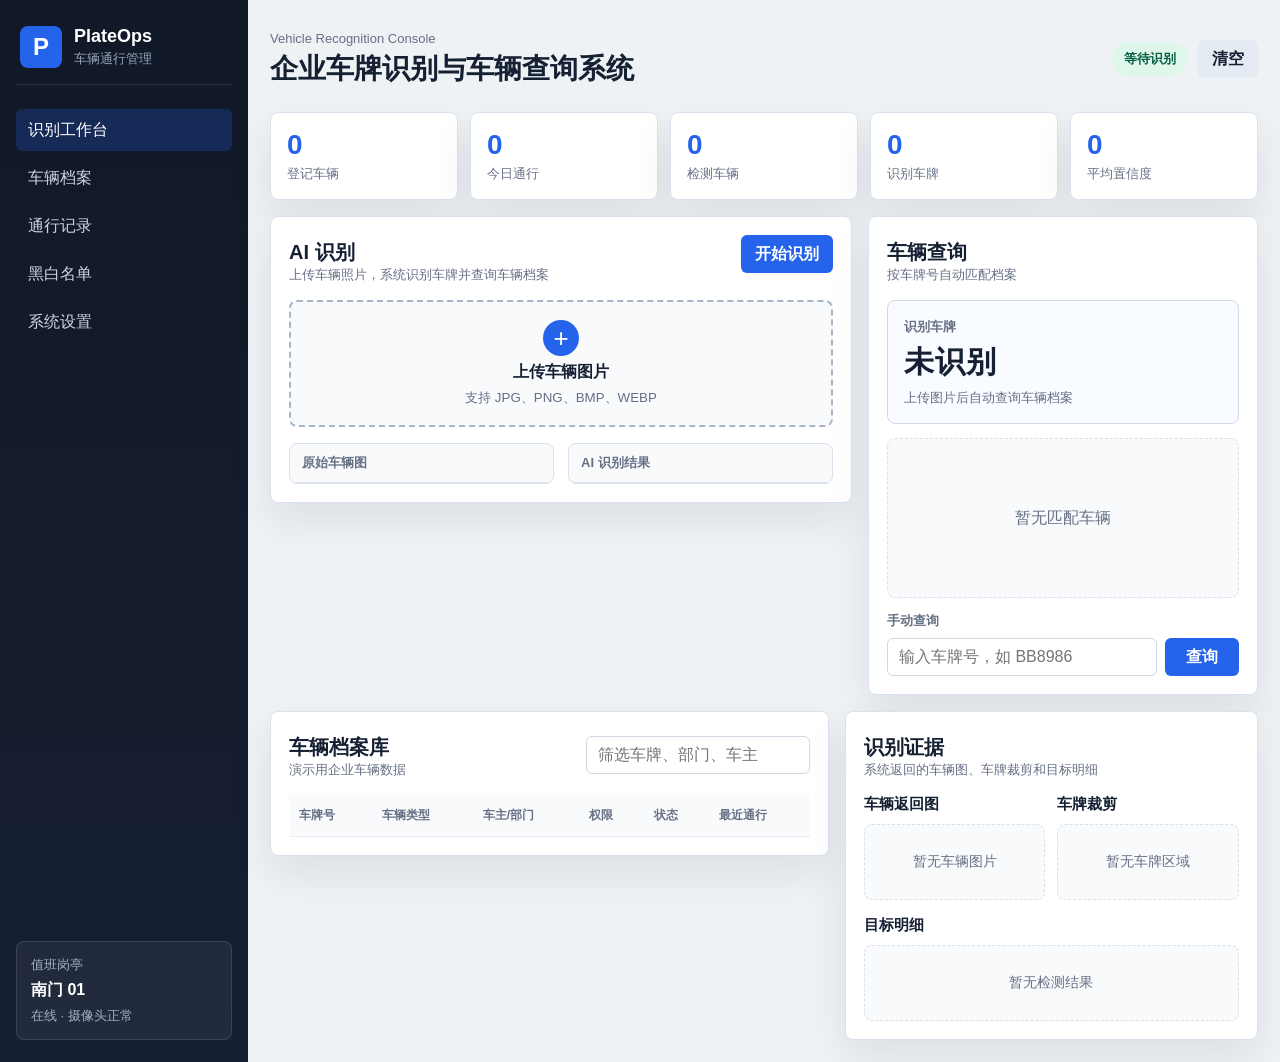
==== templates/index.html @ b7a27abd "Clean project structure and update final package" ====
﻿<!doctype html>
<html lang="zh-CN">
  <head>
    <meta charset="utf-8" />
    <meta name="viewport" content="width=device-width, initial-scale=1" />
    <title>企业车牌识别与车辆管理系统</title>
    <link rel="stylesheet" href="/static/style.css" />
  </head>
  <body>
    <div class="app-shell">
      <aside class="sidebar">
        <div class="logo-block">
          <span class="logo-mark">P</span>
          <div>
            <strong>PlateOps</strong>
            <small>车辆通行管理</small>
          </div>
        </div>
        <nav class="side-nav" aria-label="主导航">
          <button class="active" type="button" data-view="workbench">识别工作台</button>
          <button type="button" data-view="fleet">车辆档案</button>
          <button type="button" data-view="records">通行记录</button>
          <button type="button" data-view="lists">黑白名单</button>
          <button type="button" data-view="settings">系统设置</button>
        </nav>
        <div class="operator-box">
          <span>值班岗亭</span>
          <strong>南门 01</strong>
          <small>在线 · 摄像头正常</small>
        </div>
      </aside>

      <main class="main">
        <header class="topbar">
          <div>
            <p>Vehicle Recognition Console</p>
            <h1 id="pageTitle">企业车牌识别与车辆查询系统</h1>
          </div>
          <div class="top-actions">
            <span class="status-pill" id="mode">等待识别</span>
            <button class="ghost-btn" id="resetBtn" type="button">清空</button>
          </div>
        </header>

        <section class="summary-strip" aria-label="系统概览">
          <div><span id="registeredCount">0</span><p>登记车辆</p></div>
          <div><span id="todayPassCount">126</span><p>今日通行</p></div>
          <div><span id="vehicleCount">0</span><p>检测车辆</p></div>
          <div><span id="plateCount">0</span><p>识别车牌</p></div>
          <div><span id="avgConfidence">0</span><p>平均置信度</p></div>
        </section>

        <section class="view active" data-view-panel="workbench">
          <section class="workspace-grid">
            <section class="recognition-panel">
              <div class="section-head">
                <div>
                  <h2>AI 识别</h2>
                  <p>上传车辆照片，系统识别车牌并查询车辆档案</p>
                </div>
                <button id="detectBtn" class="primary-btn" type="button">开始识别</button>
              </div>

              <label class="dropzone" id="dropzone" for="imageInput">
                <input id="imageInput" type="file" accept="image/*" />
                <span class="upload-icon">+</span>
                <strong>上传车辆图片</strong>
                <small>支持 JPG、PNG、BMP、WEBP</small>
              </label>

              <div class="image-grid">
                <figure>
                  <figcaption>原始车辆图</figcaption>
                  <img id="originalPreview" alt="原始车辆图" />
                </figure>
                <figure>
                  <figcaption>AI 识别结果</figcaption>
                  <img id="resultPreview" alt="AI 识别结果" />
                </figure>
              </div>
            </section>

            <aside class="lookup-panel">
              <div class="section-head compact"><div><h2>车辆查询</h2><p>按车牌号自动匹配档案</p></div></div>
              <div class="plate-readout">
                <span>识别车牌</span>
                <strong id="plateNumber">未识别</strong>
                <p id="matchHint">上传图片后自动查询车辆档案</p>
              </div>
              <div class="vehicle-profile" id="vehicleProfile"><div class="profile-empty">暂无匹配车辆</div></div>
              <div class="manual-search">
                <label for="manualPlate">手动查询</label>
                <div>
                  <input id="manualPlate" type="text" placeholder="输入车牌号，如 BB8986" />
                  <button id="manualSearchBtn" type="button">查询</button>
                </div>
              </div>
            </aside>
          </section>

          <section class="lower-grid">
            <section class="registry-panel">
              <div class="section-head compact">
                <div><h2>车辆档案库</h2><p>演示用企业车辆数据</p></div>
                <input id="tableSearch" type="search" placeholder="筛选车牌、部门、车主" />
              </div>
              <div class="table-wrap">
                <table>
                  <thead><tr><th>车牌号</th><th>车辆类型</th><th>车主/部门</th><th>权限</th><th>状态</th><th>最近通行</th></tr></thead>
                  <tbody id="fleetTable"></tbody>
                </table>
              </div>
            </section>

            <section class="evidence-panel">
              <div class="section-head compact"><div><h2>识别证据</h2><p>系统返回的车辆图、车牌裁剪和目标明细</p></div></div>
              <div class="evidence-columns">
                <div><h3>车辆返回图</h3><div id="vehicleGallery" class="gallery empty">暂无车辆图片</div></div>
                <div><h3>车牌裁剪</h3><div id="plateGallery" class="gallery plate empty">暂无车牌区域</div></div>
              </div>
              <div class="list-section"><h3>目标明细</h3><div id="detectionList" class="detection-list empty">暂无检测结果</div></div>
            </section>
          </section>
        </section>

        <section class="view" data-view-panel="fleet">
          <section class="registry-panel full-panel">
            <div class="section-head compact"><div><h2>车辆档案</h2><p>企业登记车辆、权限和最近通行信息</p></div><input id="fleetViewSearch" type="search" placeholder="搜索车牌、部门、状态" /></div>
            <div class="table-wrap"><table><thead><tr><th>车牌号</th><th>车辆类型</th><th>车辆型号</th><th>车主/部门</th><th>权限</th><th>状态</th><th>最近通行</th></tr></thead><tbody id="fleetViewTable"></tbody></table></div>
          </section>
        </section>

        <section class="view" data-view-panel="records">
          <section class="registry-panel full-panel">
            <div class="section-head compact"><div><h2>通行记录</h2><p>门岗通行流水，用于核查识别结果</p></div><input id="recordSearch" type="search" placeholder="搜索车牌、门岗、结果" /></div>
            <div class="table-wrap"><table><thead><tr><th>时间</th><th>门岗</th><th>车牌号</th><th>车主/部门</th><th>方向</th><th>处理结果</th></tr></thead><tbody id="recordTable"></tbody></table></div>
          </section>
        </section>

        <section class="view" data-view-panel="lists">
          <section class="list-grid">
            <section class="registry-panel"><div class="section-head compact"><div><h2>白名单</h2><p>自动放行车辆</p></div></div><div id="whiteList" class="record-cards"></div></section>
            <section class="registry-panel"><div class="section-head compact"><div><h2>黑名单</h2><p>需要人工复核车辆</p></div></div><div id="blackList" class="record-cards"></div></section>
          </section>
        </section>

        <section class="view" data-view-panel="settings">
          <section class="registry-panel full-panel">
            <div class="section-head compact"><div><h2>系统设置</h2><p>当前识别引擎、阈值和证据保存策略</p></div></div>
            <dl class="settings-list" id="settingsList"></dl>
          </section>
        </section>
      </main>
    </div>
    <script src="/static/app.js"></script>
  </body>
</html>
---- static/style.css ----
﻿:root {
  color-scheme: light;
  --bg: #eef2f5;
  --sidebar: #111827;
  --sidebar-2: #172033;
  --panel: #ffffff;
  --ink: #152033;
  --muted: #667085;
  --line: #d9e1ec;
  --blue: #2563eb;
  --blue-2: #1d4ed8;
  --green: #16845b;
  --orange: #d97706;
  --red: #dc2626;
  --shadow: 0 18px 42px rgba(15, 23, 42, 0.08);
}

* { box-sizing: border-box; }

body {
  margin: 0;
  min-height: 100vh;
  font-family: "Microsoft YaHei", "Segoe UI", Arial, sans-serif;
  color: var(--ink);
  background: var(--bg);
}

button, input { font: inherit; }
button { cursor: pointer; }

.app-shell {
  min-height: 100vh;
  display: grid;
  grid-template-columns: 248px minmax(0, 1fr);
}

.sidebar {
  color: #dbeafe;
  background: linear-gradient(180deg, var(--sidebar), var(--sidebar-2));
  padding: 22px 16px;
  display: flex;
  flex-direction: column;
  gap: 24px;
}

.logo-block {
  display: flex;
  align-items: center;
  gap: 12px;
  padding: 4px 4px 16px;
  border-bottom: 1px solid rgba(255, 255, 255, 0.11);
}

.logo-mark {
  width: 42px;
  height: 42px;
  display: grid;
  place-items: center;
  border-radius: 8px;
  color: white;
  background: var(--blue);
  font-size: 24px;
  font-weight: 900;
}

.logo-block strong, .logo-block small { display: block; }
.logo-block strong { color: white; font-size: 18px; }
.logo-block small { margin-top: 3px; color: #93a4bd; }

.side-nav { display: grid; gap: 6px; }
.side-nav button {
  width: 100%;
  height: 42px;
  border: 0;
  border-radius: 6px;
  color: #cbd5e1;
  background: transparent;
  text-align: left;
  padding: 0 12px;
}
.side-nav button.active, .side-nav button:hover { color: white; background: rgba(37, 99, 235, 0.24); }

.operator-box {
  margin-top: auto;
  border: 1px solid rgba(255, 255, 255, 0.12);
  border-radius: 8px;
  padding: 14px;
  background: rgba(255, 255, 255, 0.05);
}
.operator-box span, .operator-box strong, .operator-box small { display: block; }
.operator-box span, .operator-box small { color: #9fb0c8; font-size: 13px; }
.operator-box strong { margin: 6px 0; color: white; }

.main {
  min-width: 0;
  padding: 22px;
  display: grid;
  gap: 16px;
}

.topbar {
  min-height: 74px;
  display: flex;
  align-items: center;
  justify-content: space-between;
  gap: 16px;
}
.topbar p, .section-head p { margin: 0; color: var(--muted); font-size: 13px; }
.topbar h1, .section-head h2 { margin: 4px 0 0; }
.topbar h1 { font-size: 28px; }
.section-head h2 { font-size: 20px; }

.top-actions { display: flex; align-items: center; gap: 10px; }
.status-pill {
  padding: 8px 12px;
  border-radius: 999px;
  color: #065f46;
  background: #dff6ea;
  font-size: 13px;
  font-weight: 800;
}

.ghost-btn, .primary-btn, .manual-search button {
  height: 38px;
  border: 0;
  border-radius: 6px;
  padding: 0 14px;
  font-weight: 800;
}
.ghost-btn { color: var(--ink); background: #e5ebf3; }
.primary-btn, .manual-search button { color: white; background: var(--blue); }
.primary-btn:hover, .manual-search button:hover { background: var(--blue-2); }
.primary-btn:disabled { opacity: 0.65; cursor: wait; }

.summary-strip {
  display: grid;
  grid-template-columns: repeat(5, minmax(0, 1fr));
  gap: 12px;
}
.summary-strip div, .recognition-panel, .lookup-panel, .registry-panel, .evidence-panel {
  border: 1px solid var(--line);
  border-radius: 8px;
  background: var(--panel);
  box-shadow: var(--shadow);
}
.summary-strip div { padding: 16px; }
.summary-strip span { display: block; color: var(--blue); font-size: 28px; font-weight: 900; }
.summary-strip p { margin: 4px 0 0; color: var(--muted); font-size: 13px; }

.workspace-grid {
  display: grid;
  grid-template-columns: minmax(0, 1fr) 390px;
  gap: 16px;
  align-items: start;
}

.recognition-panel, .lookup-panel, .registry-panel, .evidence-panel { padding: 18px; }
.section-head {
  display: flex;
  align-items: flex-start;
  justify-content: space-between;
  gap: 12px;
  margin-bottom: 16px;
}
.section-head.compact { align-items: center; }

.dropzone {
  min-height: 118px;
  border: 2px dashed #a8b5c5;
  border-radius: 8px;
  display: grid;
  place-items: center;
  gap: 6px;
  padding: 18px;
  text-align: center;
  cursor: pointer;
  background: #f8fafc;
  transition: border-color 0.2s ease, background 0.2s ease;
}
.dropzone.dragging, .dropzone:hover { border-color: var(--blue); background: #edf5ff; }
.dropzone input { display: none; }
.dropzone small { color: var(--muted); }
.upload-icon {
  width: 36px;
  height: 36px;
  display: grid;
  place-items: center;
  border-radius: 50%;
  color: white;
  background: var(--blue);
  font-size: 26px;
}

.image-grid {
  display: grid;
  grid-template-columns: repeat(2, minmax(0, 1fr));
  gap: 14px;
  margin-top: 16px;
}
figure {
  margin: 0;
  border: 1px solid var(--line);
  border-radius: 8px;
  overflow: hidden;
  background: #f8fafc;
}
figcaption {
  padding: 10px 12px;
  border-bottom: 1px solid var(--line);
  color: var(--muted);
  font-size: 13px;
  font-weight: 800;
}
figure img {
  display: none;
  width: 100%;
  height: 360px;
  object-fit: contain;
  background: #0f172a;
}
figure img.visible { display: block; }

.plate-readout {
  border: 1px solid #cfd9e7;
  border-radius: 8px;
  padding: 16px;
  background: #f8fbff;
}
.plate-readout span, .plate-readout p { color: var(--muted); }
.plate-readout span { font-size: 13px; font-weight: 800; }
.plate-readout strong { display: block; margin-top: 6px; font-size: 30px; letter-spacing: 1px; }
.plate-readout p { margin: 6px 0 0; font-size: 13px; }

.vehicle-profile { margin-top: 14px; }
.profile-empty {
  min-height: 160px;
  display: grid;
  place-items: center;
  border: 1px dashed var(--line);
  border-radius: 8px;
  color: var(--muted);
  background: #f8fafc;
}
.profile-image img, .profile-image-placeholder {
  width: 100%;
  aspect-ratio: 16 / 9;
  border-radius: 8px;
  border: 1px solid var(--line);
  background: #111827;
  object-fit: contain;
}
.profile-image-placeholder { display: grid; place-items: center; color: #94a3b8; }
.profile-title {
  display: flex;
  align-items: center;
  justify-content: space-between;
  gap: 12px;
  margin: 12px 0;
}
.profile-title span { display: block; color: var(--muted); font-size: 13px; }
.profile-title strong { display: block; margin-top: 2px; font-size: 26px; }
.badge {
  display: inline-flex;
  align-items: center;
  height: 24px;
  border-radius: 999px;
  padding: 0 9px;
  font-size: 12px;
  font-style: normal;
  font-weight: 900;
}
.badge.ok { color: #05603a; background: #dcfce7; }
.badge.warn { color: #92400e; background: #fef3c7; }
.badge.danger { color: #991b1b; background: #fee2e2; }

.profile-list { display: grid; gap: 8px; margin: 0; }
.profile-list div {
  display: grid;
  grid-template-columns: 88px minmax(0, 1fr);
  gap: 10px;
  padding: 9px 0;
  border-bottom: 1px solid #edf1f6;
}
.profile-list dt { color: var(--muted); font-size: 13px; }
.profile-list dd { margin: 0; font-weight: 700; }

.manual-search { margin-top: 14px; }
.manual-search label { display: block; margin-bottom: 8px; color: var(--muted); font-size: 13px; font-weight: 800; }
.manual-search div { display: grid; grid-template-columns: minmax(0, 1fr) 74px; gap: 8px; }
input[type="text"], input[type="search"] {
  height: 38px;
  border: 1px solid #cfd8e5;
  border-radius: 6px;
  padding: 0 11px;
  color: var(--ink);
  background: white;
}

.lower-grid {
  display: grid;
  grid-template-columns: minmax(0, 1.15fr) minmax(360px, 0.85fr);
  gap: 16px;
  align-items: start;
}
.table-wrap { overflow-x: auto; }
table { width: 100%; border-collapse: collapse; font-size: 14px; }
th, td { padding: 12px 10px; border-bottom: 1px solid #e8eef5; text-align: left; white-space: nowrap; }
th { color: var(--muted); font-size: 12px; background: #f8fafc; }
tbody tr { cursor: pointer; }
tbody tr:hover { background: #f8fbff; }

.evidence-columns { display: grid; grid-template-columns: repeat(2, minmax(0, 1fr)); gap: 12px; }
.evidence-columns h3, .list-section h3 { margin: 0 0 10px; font-size: 15px; }
.gallery, .detection-list {
  display: grid;
  gap: 10px;
}
.gallery.empty, .detection-list.empty {
  min-height: 76px;
  place-items: center;
  border: 1px dashed var(--line);
  border-radius: 8px;
  color: var(--muted);
  background: #f8fafc;
  font-size: 14px;
}
.gallery:not(.empty) { grid-template-columns: repeat(2, minmax(0, 1fr)); }
.gallery img {
  width: 100%;
  aspect-ratio: 4 / 3;
  border: 1px solid var(--line);
  border-radius: 6px;
  background: #111827;
  object-fit: contain;
}
.gallery.plate img { aspect-ratio: 3 / 1; }

.list-section { margin-top: 16px; }
.detection-list article {
  border: 1px solid var(--line);
  border-radius: 8px;
  padding: 11px;
  background: #fbfcfe;
}
.detection-list strong, .detection-list b, .detection-list span, .detection-list small { display: block; }
.detection-list b { margin-top: 5px; color: var(--orange); }
.detection-list span { margin-top: 5px; color: var(--green); font-weight: 800; }
.detection-list small { margin-top: 3px; color: var(--muted); }

@media (max-width: 1180px) {
  .app-shell { grid-template-columns: 1fr; }
  .sidebar { display: none; }
  .workspace-grid, .lower-grid { grid-template-columns: 1fr; }
}

@media (max-width: 760px) {
  .main { padding: 12px; }
  .topbar, .section-head, .top-actions { align-items: stretch; display: grid; }
  .summary-strip { grid-template-columns: repeat(2, minmax(0, 1fr)); }
  .image-grid, .evidence-columns { grid-template-columns: 1fr; }
  figure img { height: 280px; }
}

.view { display: none; }
.view.active { display: grid; gap: 16px; }
.full-panel { min-height: 420px; }
.list-grid {
  display: grid;
  grid-template-columns: repeat(2, minmax(0, 1fr));
  gap: 16px;
  align-items: start;
}
.record-cards {
  display: grid;
  gap: 12px;
}
.record-card {
  border: 1px solid var(--line);
  border-radius: 8px;
  padding: 14px;
  background: #fbfcfe;
}
.record-card strong {
  display: block;
  margin-bottom: 8px;
  font-size: 22px;
  letter-spacing: 0;
}
.record-card p {
  margin: 10px 0 0;
  color: var(--muted);
}
.settings-list {
  display: grid;
  grid-template-columns: repeat(2, minmax(0, 1fr));
  gap: 12px;
  margin: 0;
}
.settings-list div {
  border: 1px solid var(--line);
  border-radius: 8px;
  padding: 14px;
  background: #f8fafc;
}
.settings-list dt {
  margin-bottom: 6px;
  color: var(--muted);
  font-size: 13px;
  font-weight: 800;
}
.settings-list dd {
  margin: 0;
  font-weight: 800;
  line-height: 1.5;
}

@media (max-width: 760px) {
  .list-grid, .settings-list { grid-template-columns: 1fr; }
}
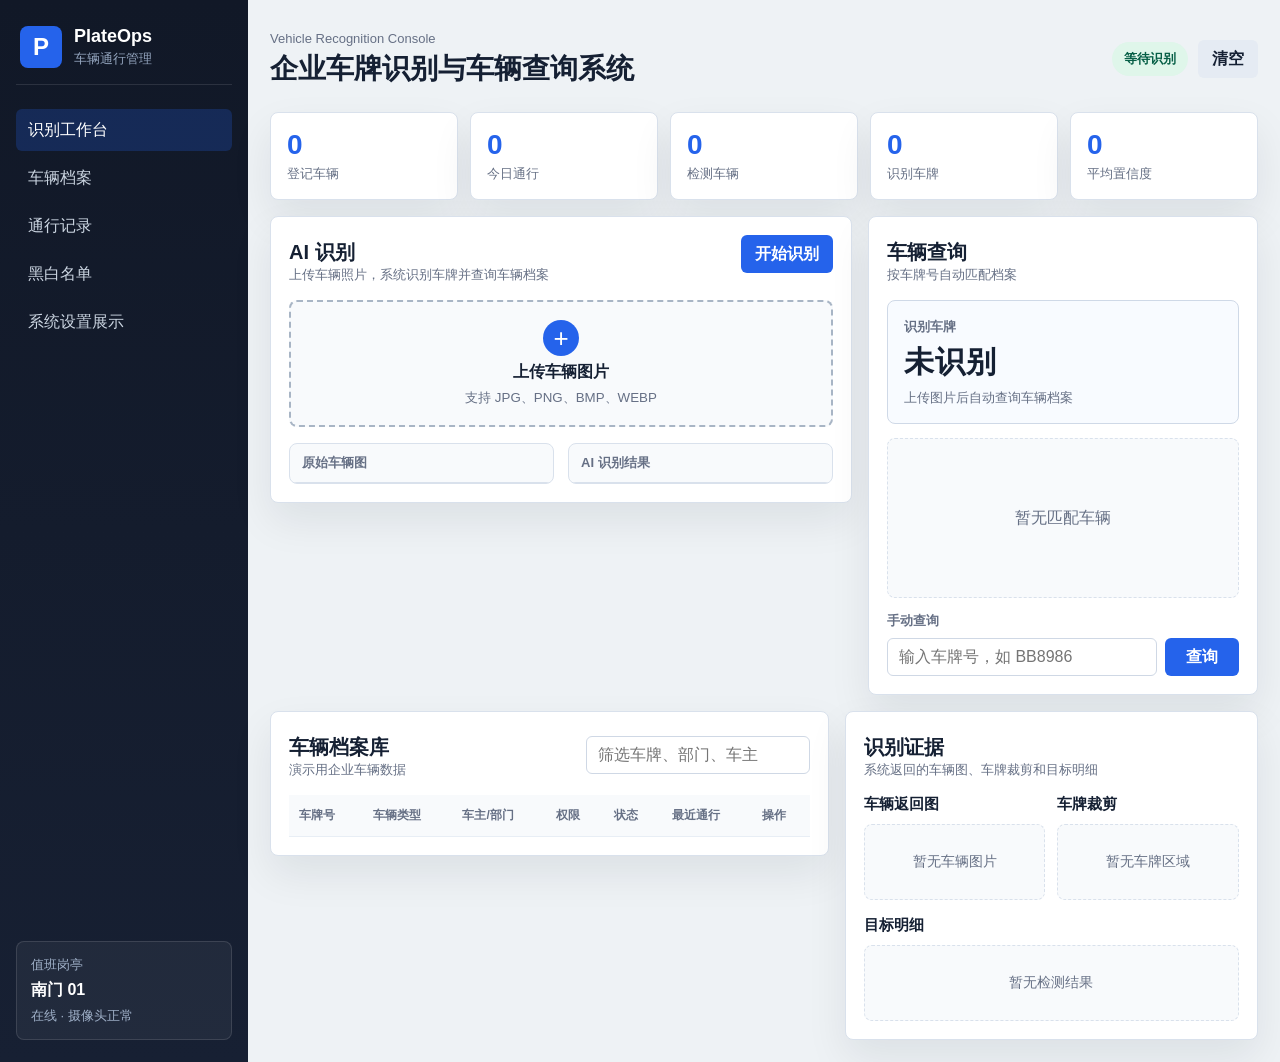
==== commit 3a096095: "Finalize latest management workflow and submission video" ====
--- a/templates/index.html
+++ b/templates/index.html
@@ -21,7 +21,7 @@
           <button type="button" data-view="fleet">车辆档案</button>
           <button type="button" data-view="records">通行记录</button>
           <button type="button" data-view="lists">黑白名单</button>
-          <button type="button" data-view="settings">系统设置</button>
+          <button type="button" data-view="settings">系统设置展示</button>
         </nav>
         <div class="operator-box">
           <span>值班岗亭</span>
@@ -106,7 +106,7 @@
               </div>
               <div class="table-wrap">
                 <table>
-                  <thead><tr><th>车牌号</th><th>车辆类型</th><th>车主/部门</th><th>权限</th><th>状态</th><th>最近通行</th></tr></thead>
+                  <thead><tr><th>车牌号</th><th>车辆类型</th><th>车主/部门</th><th>权限</th><th>状态</th><th>最近通行</th><th>操作</th></tr></thead>
                   <tbody id="fleetTable"></tbody>
                 </table>
               </div>
@@ -126,7 +126,7 @@
         <section class="view" data-view-panel="fleet">
           <section class="registry-panel full-panel">
             <div class="section-head compact"><div><h2>车辆档案</h2><p>企业登记车辆、权限和最近通行信息</p></div><input id="fleetViewSearch" type="search" placeholder="搜索车牌、部门、状态" /></div>
-            <div class="table-wrap"><table><thead><tr><th>车牌号</th><th>车辆类型</th><th>车辆型号</th><th>车主/部门</th><th>权限</th><th>状态</th><th>最近通行</th></tr></thead><tbody id="fleetViewTable"></tbody></table></div>
+            <div class="table-wrap"><table><thead><tr><th>车牌号</th><th>车辆类型</th><th>车辆型号</th><th>车主/部门</th><th>权限</th><th>状态</th><th>最近通行</th><th>操作</th></tr></thead><tbody id="fleetViewTable"></tbody></table></div>
           </section>
         </section>
 
@@ -138,6 +138,10 @@
         </section>
 
         <section class="view" data-view-panel="lists">
+          <section class="registry-panel full-panel">
+            <div class="section-head compact"><div><h2>待审核列表</h2><p>识别后待人工区分的车辆，请逐一移入白名单或黑名单</p></div></div>
+            <div id="pendingList" class="record-cards"></div>
+          </section>
           <section class="list-grid">
             <section class="registry-panel"><div class="section-head compact"><div><h2>白名单</h2><p>自动放行车辆</p></div></div><div id="whiteList" class="record-cards"></div></section>
             <section class="registry-panel"><div class="section-head compact"><div><h2>黑名单</h2><p>需要人工复核车辆</p></div></div><div id="blackList" class="record-cards"></div></section>
@@ -152,6 +156,89 @@
         </section>
       </main>
     </div>
+
+    <div class="modal-mask" id="editModal" hidden>
+      <div class="modal" role="dialog" aria-modal="true" aria-labelledby="editModalTitle">
+        <div class="modal-head">
+          <div><h2 id="editModalTitle">编辑车辆档案</h2><p id="editModalSubtitle">完善车辆信息后保存，状态可在核验后更新</p></div>
+          <button class="modal-close" id="editModalClose" type="button" aria-label="关闭">×</button>
+        </div>
+        <form id="editForm" novalidate>
+          <input type="hidden" id="editMode" value="edit" />
+          <input type="hidden" id="editPlate" />
+          <div class="modal-body">
+            <div class="form-grid">
+              <label class="form-plate">车牌号
+                <input id="editPlateInput" type="text" placeholder="输入车牌号" />
+              </label>
+              <label>车辆类型<input id="editType" type="text" placeholder="如：小型乘用车" /></label>
+              <label>车主/部门<input id="editOwner" type="text" placeholder="如：行政部 · 张明" /></label>
+              <label>车辆型号<input id="editBrand" type="text" placeholder="如：Volkswagen Lavida" /></label>
+              <label>通行权限<input id="editPermit" type="text" placeholder="如：长期通行" /></label>
+              <label>联系电话<input id="editPhone" type="text" placeholder="如：138****7821" /></label>
+              <label>车辆颜色<input id="editColor" type="text" placeholder="如：白色" /></label>
+              <label>使用场景<input id="editPurpose" type="text" placeholder="如：员工车辆" /></label>
+              <label>状态
+                <select id="editStatus">
+                  <option value="正常">正常</option>
+                  <option value="需核验">需核验</option>
+                  <option value="异常">异常</option>
+                </select>
+              </label>
+            </div>
+          </div>
+          <div class="modal-foot">
+            <button type="button" class="ghost-btn" id="editModalCancel">取消</button>
+            <button type="submit" class="primary-btn" id="editModalSave">保存</button>
+          </div>
+        </form>
+      </div>
+    </div>
+
+    <div class="modal-mask" id="accessEditModal" hidden>
+      <div class="modal" role="dialog" aria-modal="true" aria-labelledby="accessEditTitle">
+        <div class="modal-head">
+          <div><h2 id="accessEditTitle">编辑名单车辆信息</h2><p id="accessEditSubtitle">补充用途说明与日期</p></div>
+          <button class="modal-close" id="accessEditClose" type="button" aria-label="关闭">×</button>
+        </div>
+        <form id="accessEditForm" novalidate>
+          <input type="hidden" id="accessEditList" value="white" />
+          <input type="hidden" id="accessEditPlate" />
+          <div class="modal-body">
+            <div class="form-grid">
+              <label class="form-plate">车牌号<input id="accessEditPlateInput" type="text" readonly /></label>
+              <label>用途说明
+                <select id="accessEditReason">
+                  <option value="待补充">待补充</option>
+                  <option value="员工车辆">员工车辆</option>
+                  <option value="访客业务车辆">访客业务车辆</option>
+                  <option value="施工作业车辆">施工作业车辆</option>
+                  <option value="特殊任务车辆（如消防、公安、急救）">特殊任务车辆（如消防、公安、急救）</option>
+                  <option value="货运车辆">货运车辆</option>
+                </select>
+              </label>
+              <label id="accessWhiteField" class="form-plate" hidden>有效期
+                <select id="accessExpireType">
+                  <option value="default">默认</option>
+                  <option value="date">具体日期</option>
+                  <option value="long">长期</option>
+                </select>
+              </label>
+              <label id="accessExpireDateWrap" class="form-plate" hidden>到期日期（8 位数字）
+                <input id="accessExpireDate" type="text" placeholder="如：20260818（年月日）" />
+              </label>
+            </div>
+          </div>
+          <div class="modal-foot">
+            <button type="button" class="ghost-btn" id="accessEditCancel">取消</button>
+            <button type="submit" class="primary-btn">保存</button>
+          </div>
+        </form>
+      </div>
+    </div>
+
+    <div class="toast" id="toast" hidden></div>
+
     <script src="/static/app.js"></script>
   </body>
 </html>
--- a/static/style.css
+++ b/static/style.css
@@ -390,6 +390,25 @@
   margin: 10px 0 0;
   color: var(--muted);
 }
+.record-actions {
+  display: flex;
+  gap: 8px;
+  margin-top: 12px;
+}
+.record-actions .list-btn {
+  height: 30px;
+  border: 0;
+  border-radius: 6px;
+  padding: 0 12px;
+  font-size: 13px;
+  font-weight: 800;
+}
+.list-btn.move-white { color: #05603a; background: #dcfce7; }
+.list-btn.move-white:hover { background: #c6f6d8; }
+.list-btn.move-black { color: #991b1b; background: #fee2e2; }
+.list-btn.move-black:hover { background: #fecaca; }
+.list-btn.move-pending { color: #92400e; background: #fef3c7; }
+.list-btn.move-pending:hover { background: #fde68a; }
 .settings-list {
   display: grid;
   grid-template-columns: repeat(2, minmax(0, 1fr));
@@ -417,3 +436,117 @@
 @media (max-width: 760px) {
   .list-grid, .settings-list { grid-template-columns: 1fr; }
 }
+
+/* ---- 档案编辑按钮 ---- */
+.edit-btn {
+  height: 30px;
+  border: 0;
+  border-radius: 6px;
+  padding: 0 12px;
+  color: #1d4ed8;
+  background: #e3ecfd;
+  font-size: 13px;
+  font-weight: 800;
+}
+.edit-btn:hover { background: #d3e1fb; }
+.profile-actions { margin: 10px 0 2px; }
+.profile-actions .edit-btn { width: 100%; height: 34px; }
+
+/* ---- 编辑弹窗 ---- */
+.modal-mask {
+  position: fixed;
+  inset: 0;
+  z-index: 100;
+  display: grid;
+  place-items: center;
+  padding: 20px;
+  background: rgba(15, 23, 42, 0.45);
+  backdrop-filter: blur(2px);
+}
+.modal-mask[hidden] { display: none; }
+.modal {
+  width: min(560px, 100%);
+  max-height: 90vh;
+  overflow: auto;
+  border: 1px solid var(--line);
+  border-radius: 10px;
+  background: var(--panel);
+  box-shadow: 0 24px 60px rgba(15, 23, 42, 0.28);
+}
+.modal-head {
+  display: flex;
+  align-items: flex-start;
+  justify-content: space-between;
+  gap: 12px;
+  padding: 18px 20px 14px;
+  border-bottom: 1px solid #e8eef5;
+}
+.modal-head h2 { margin: 0; font-size: 18px; }
+.modal-head p { margin: 5px 0 0; color: var(--muted); font-size: 13px; }
+.modal-close {
+  width: 32px;
+  height: 32px;
+  border: 0;
+  border-radius: 6px;
+  color: var(--muted);
+  background: transparent;
+  font-size: 22px;
+  line-height: 1;
+}
+.modal-close:hover { color: var(--ink); background: #f1f5f9; }
+.modal-body { padding: 18px 20px 8px; }
+.form-grid {
+  display: grid;
+  grid-template-columns: repeat(2, minmax(0, 1fr));
+  gap: 14px 16px;
+}
+.form-grid label {
+  display: grid;
+  gap: 6px;
+  color: var(--muted);
+  font-size: 13px;
+  font-weight: 800;
+}
+.form-grid label[hidden] { display: none; }
+.form-grid .form-plate { grid-column: 1 / -1; }
+.form-grid input, .form-grid select {
+  height: 38px;
+  border: 1px solid #cfd8e5;
+  border-radius: 6px;
+  padding: 0 11px;
+  color: var(--ink);
+  background: white;
+}
+.form-grid input[readonly] { color: var(--muted); background: #f1f5f9; }
+.modal-foot {
+  display: flex;
+  justify-content: flex-end;
+  gap: 10px;
+  padding: 14px 20px 18px;
+}
+
+/* ---- 提示条 ---- */
+.toast {
+  position: fixed;
+  left: 50%;
+  bottom: 28px;
+  z-index: 200;
+  max-width: 86vw;
+  padding: 12px 18px;
+  border-radius: 8px;
+  color: white;
+  background: #111827;
+  box-shadow: 0 12px 32px rgba(15, 23, 42, 0.28);
+  font-size: 14px;
+  font-weight: 700;
+  opacity: 0;
+  transform: translate(-50%, 12px);
+  transition: opacity 0.25s ease, transform 0.25s ease;
+  pointer-events: none;
+}
+.toast.show { opacity: 1; transform: translate(-50%, 0); }
+.toast[hidden] { display: none; }
+
+@media (max-width: 760px) {
+  .form-grid { grid-template-columns: 1fr; }
+}
